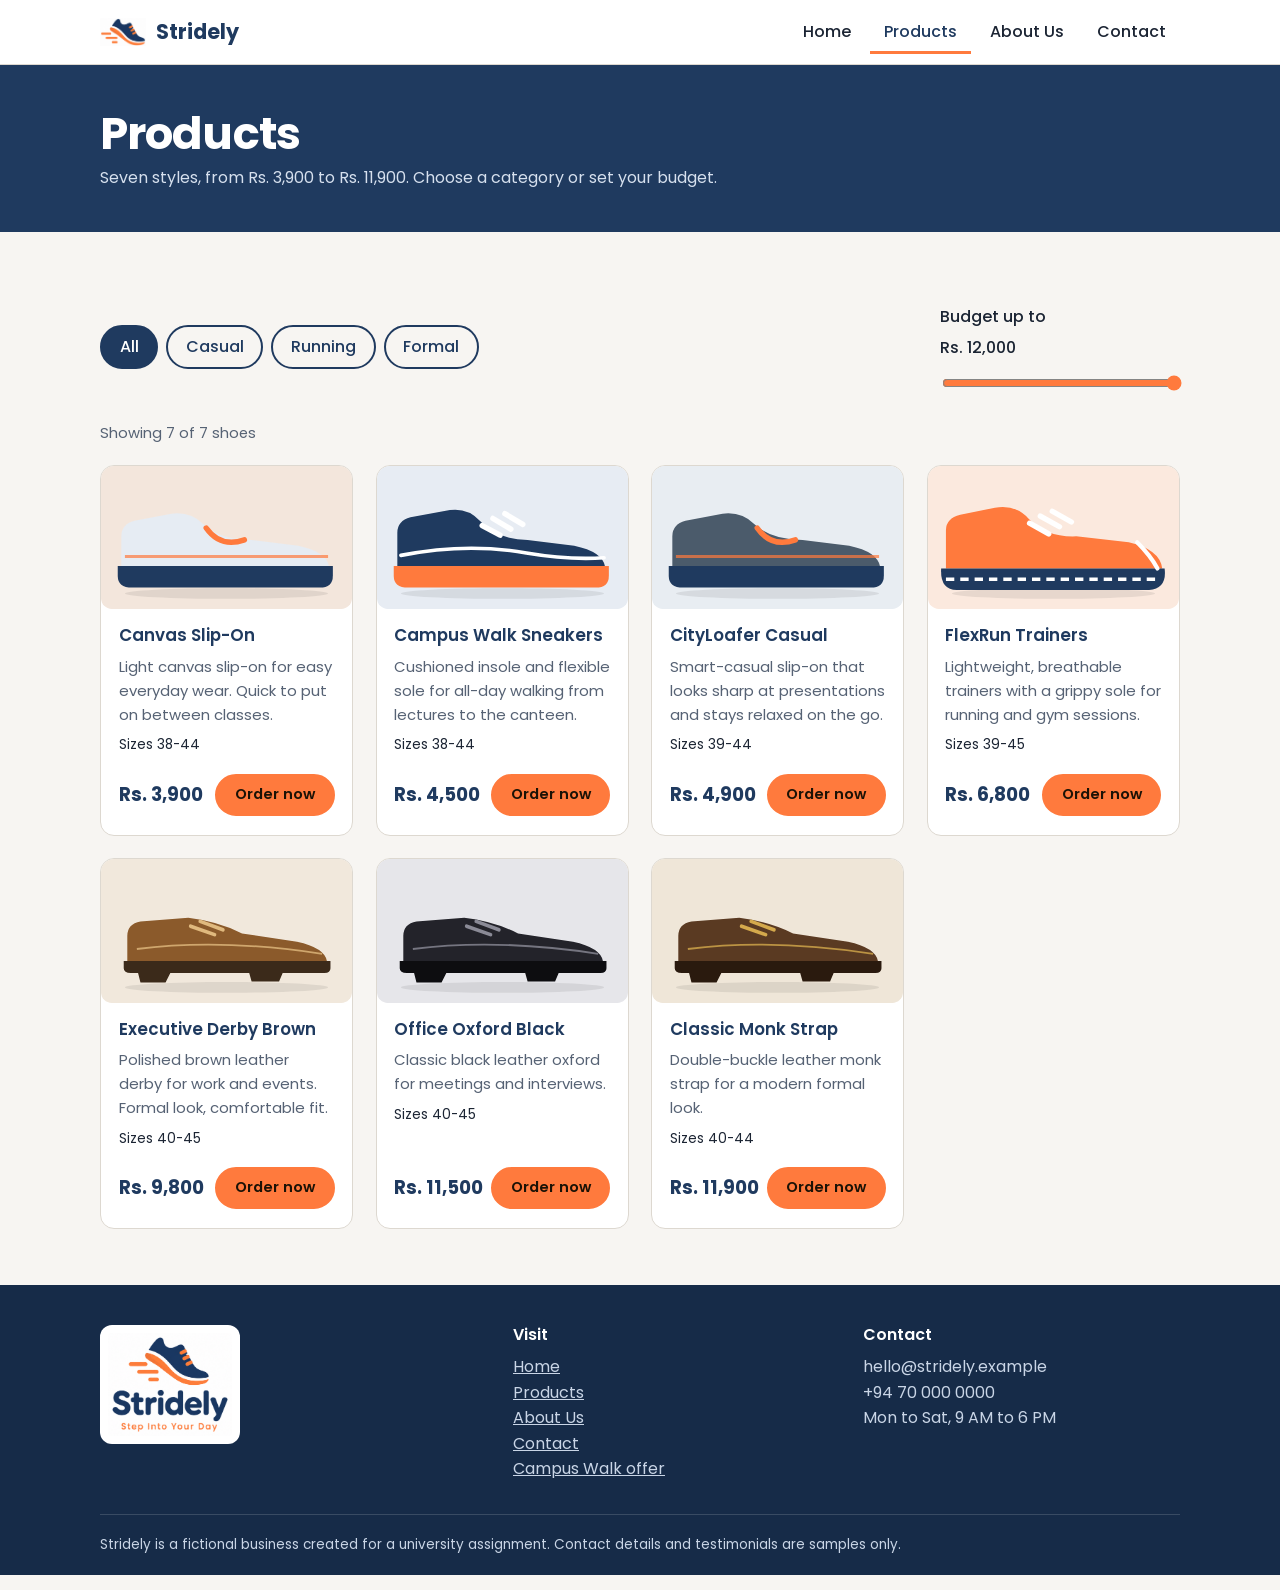
==== products.html @ 0843c72f "Add files via upload" ====
<!DOCTYPE html>
<html lang="en">
<head>
<meta charset="UTF-8">
<meta name="viewport" content="width=device-width, initial-scale=1">
<title>Products | Stridely</title>
<meta name="description" content="Casual, running and formal shoes from Rs. 3,900.">
<link rel="icon" type="image/png" href="images/favicon.png">
<link rel="preconnect" href="https://fonts.googleapis.com">
<link rel="preconnect" href="https://fonts.gstatic.com" crossorigin>
<link href="https://fonts.googleapis.com/css2?family=Poppins:wght@400;500;600;700&display=swap" rel="stylesheet">
<link rel="stylesheet" href="css/style.css">
</head>
<body>
<a class="skip" href="#main">Skip to content</a>
<header class="site-header">
  <div class="wrap bar">
    <a class="brand" href="index.html" aria-label="Stridely home"><img src="images/logo-icon.png" alt="" width="46" height="28"><span>Stridely</span></a>
    <button class="menu-btn" id="menuBtn" aria-expanded="false" aria-controls="nav">Menu</button>
    <nav id="nav" aria-label="Main"><ul><li><a href="index.html">Home</a></li><li><a href="products.html" aria-current="page">Products</a></li><li><a href="about.html">About Us</a></li><li><a href="contact.html">Contact</a></li></ul></nav>
  </div>
</header>
<main id="main">

<section class="page-title"><div class="wrap"><h1>Products</h1><p>Seven styles, from Rs. 3,900 to Rs. 11,900. Choose a category or set your budget.</p></div></section>
<section class="section wrap">
  <div class="filters" role="group" aria-label="Filter products">
    <div class="chips">
      <button class="chip active" data-filter="all">All</button>
      <button class="chip" data-filter="casual">Casual</button>
      <button class="chip" data-filter="running">Running</button>
      <button class="chip" data-filter="formal">Formal</button>
    </div>
    <label class="budget">Budget up to <output id="budgetOut">Rs. 12,000</output>
      <input type="range" id="budget" min="4000" max="12000" step="500" value="12000">
    </label>
  </div>
  <p id="count" class="count" aria-live="polite">Showing 7 of 7 shoes</p>
  <div class="grid" id="grid"><article class="card product" data-cat="casual" data-price="3900">
  <img src="images/canvas-slip-on.svg" alt="Canvas Slip-On shoe illustration" width="420" height="240" loading="lazy">
  <div class="card-body">
    <h3>Canvas Slip-On</h3>
    <p>Light canvas slip-on for easy everyday wear. Quick to put on between classes.</p>
    <p class="meta">Sizes 38-44</p>
    <div class="buy"><strong class="price">Rs. 3,900</strong><a class="btn btn-small" href="contact.html?product=Canvas%20Slip-On">Order now</a></div>
  </div>
</article><article class="card product" data-cat="casual" data-price="4500">
  <img src="images/campus-walk.svg" alt="Campus Walk Sneakers shoe illustration" width="420" height="240" loading="lazy">
  <div class="card-body">
    <h3>Campus Walk Sneakers</h3>
    <p>Cushioned insole and flexible sole for all-day walking from lectures to the canteen.</p>
    <p class="meta">Sizes 38-44</p>
    <div class="buy"><strong class="price">Rs. 4,500</strong><a class="btn btn-small" href="contact.html?product=Campus%20Walk%20Sneakers">Order now</a></div>
  </div>
</article><article class="card product" data-cat="casual" data-price="4900">
  <img src="images/cityloafer.svg" alt="CityLoafer Casual shoe illustration" width="420" height="240" loading="lazy">
  <div class="card-body">
    <h3>CityLoafer Casual</h3>
    <p>Smart-casual slip-on that looks sharp at presentations and stays relaxed on the go.</p>
    <p class="meta">Sizes 39-44</p>
    <div class="buy"><strong class="price">Rs. 4,900</strong><a class="btn btn-small" href="contact.html?product=CityLoafer%20Casual">Order now</a></div>
  </div>
</article><article class="card product" data-cat="running" data-price="6800">
  <img src="images/flexrun.svg" alt="FlexRun Trainers shoe illustration" width="420" height="240" loading="lazy">
  <div class="card-body">
    <h3>FlexRun Trainers</h3>
    <p>Lightweight, breathable trainers with a grippy sole for running and gym sessions.</p>
    <p class="meta">Sizes 39-45</p>
    <div class="buy"><strong class="price">Rs. 6,800</strong><a class="btn btn-small" href="contact.html?product=FlexRun%20Trainers">Order now</a></div>
  </div>
</article><article class="card product" data-cat="formal" data-price="9800">
  <img src="images/executive-derby.svg" alt="Executive Derby Brown shoe illustration" width="420" height="240" loading="lazy">
  <div class="card-body">
    <h3>Executive Derby Brown</h3>
    <p>Polished brown leather derby for work and events. Formal look, comfortable fit.</p>
    <p class="meta">Sizes 40-45</p>
    <div class="buy"><strong class="price">Rs. 9,800</strong><a class="btn btn-small" href="contact.html?product=Executive%20Derby%20Brown">Order now</a></div>
  </div>
</article><article class="card product" data-cat="formal" data-price="11500">
  <img src="images/office-oxford.svg" alt="Office Oxford Black shoe illustration" width="420" height="240" loading="lazy">
  <div class="card-body">
    <h3>Office Oxford Black</h3>
    <p>Classic black leather oxford for meetings and interviews.</p>
    <p class="meta">Sizes 40-45</p>
    <div class="buy"><strong class="price">Rs. 11,500</strong><a class="btn btn-small" href="contact.html?product=Office%20Oxford%20Black">Order now</a></div>
  </div>
</article><article class="card product" data-cat="formal" data-price="11900">
  <img src="images/monk-strap.svg" alt="Classic Monk Strap shoe illustration" width="420" height="240" loading="lazy">
  <div class="card-body">
    <h3>Classic Monk Strap</h3>
    <p>Double-buckle leather monk strap for a modern formal look.</p>
    <p class="meta">Sizes 40-44</p>
    <div class="buy"><strong class="price">Rs. 11,900</strong><a class="btn btn-small" href="contact.html?product=Classic%20Monk%20Strap">Order now</a></div>
  </div>
</article></div>
  <p id="empty" class="empty" hidden>No shoes match this budget and category. Raise your budget or choose All.</p>
</section>
</main>
<footer class="site-footer">
  <div class="wrap foot">
    <div>
      <img src="images/logo.png" alt="Stridely, Step Into Your Day" class="foot-logo" width="140" height="116">
    </div>
    <div>
      <h3>Visit</h3>
      <ul><li><a href="index.html">Home</a></li><li><a href="products.html">Products</a></li><li><a href="about.html">About Us</a></li><li><a href="contact.html">Contact</a></li><li><a href="landing.html">Campus Walk offer</a></li></ul>
    </div>
    <div>
      <h3>Contact</h3>
      <p>hello@stridely.example<br>+94 70 000 0000<br>Mon to Sat, 9 AM to 6 PM</p>
    </div>
  </div>
  <p class="wrap fine">Stridely is a fictional business created for a university assignment. Contact details and testimonials are samples only.</p>
</footer>
<script src="js/script.js"></script>
</body>
</html>
---- css/style.css ----
:root{
  --navy:#1F3A5F; --navy-d:#162B48; --orange:#FF7A3D; --orange-d:#C94F13;
  --paper:#F7F5F2; --ink:#1B2433; --muted:#566274; --line:#DDD8D0; --white:#fff;
  --r:14px;
}
*{box-sizing:border-box}
html{scroll-behavior:smooth}
body{margin:0;font-family:"Poppins",system-ui,-apple-system,"Segoe UI",Roboto,Arial,sans-serif;color:var(--ink);background:var(--paper);line-height:1.6;font-size:16px}
img{max-width:100%;height:auto;display:block}
a{color:var(--navy)}
h1,h2,h3{line-height:1.2;margin:0 0 .6rem;color:var(--navy)}
h1{font-size:clamp(2.2rem,6vw,3.6rem);font-weight:700;letter-spacing:-.02em}
h2{font-size:clamp(1.4rem,3.2vw,1.9rem);font-weight:600}
h3{font-size:1.05rem;font-weight:600}
p{margin:0 0 .9rem}
.wrap{width:min(1080px,100% - 2.5rem);margin-inline:auto}
:focus-visible{outline:3px solid var(--orange);outline-offset:3px;border-radius:4px}
.skip{position:absolute;left:-999px;top:0;background:var(--navy);color:#fff;padding:.6rem 1rem;z-index:100}
.skip:focus{left:0}

/* header */
.site-header{background:var(--white);border-bottom:1px solid var(--line);position:sticky;top:0;z-index:50}
.bar{display:flex;align-items:center;justify-content:space-between;min-height:64px;gap:1rem}
.brand{display:flex;align-items:center;gap:.6rem;text-decoration:none;font-weight:700;font-size:1.3rem;color:var(--navy)}
.brand img{width:46px;height:auto}
nav ul{display:flex;gap:.25rem;list-style:none;margin:0;padding:0}
nav a{display:block;padding:.55rem .9rem;text-decoration:none;color:var(--ink);font-weight:500;border-radius:8px}
nav a:hover{background:var(--paper)}
nav a[aria-current="page"]{color:var(--navy);box-shadow:inset 0 -3px 0 var(--orange);border-radius:0}
.menu-btn{display:none;min-height:44px;padding:0 1rem;border:2px solid var(--navy);background:transparent;color:var(--navy);font:inherit;font-weight:600;border-radius:10px;cursor:pointer}

/* buttons */
.btn{display:inline-block;background:var(--orange);color:#1B1206;font:inherit;font-weight:600;text-decoration:none;padding:.8rem 1.5rem;border:2px solid var(--orange);border-radius:999px;cursor:pointer;min-height:44px;transition:background .15s,transform .15s}
.btn:hover{background:#FF9560;border-color:#FF9560}
.btn:active{transform:scale(.97)}
.btn-ghost{background:transparent;color:#fff;border-color:#fff}
.btn-ghost:hover{background:rgba(255,255,255,.14);border-color:#fff}
.btn-small{padding:.45rem 1.1rem;font-size:.92rem;min-height:40px}

/* hero (the one memorable moment: the shoe strides in) */
.hero,.land-hero{background:var(--navy);color:#fff;overflow:hidden}
.hero h1,.land-hero h1{color:#fff}
.hero-grid{display:grid;grid-template-columns:1.1fr .9fr;align-items:center;gap:2rem;padding-block:4.5rem}
.lead{font-size:1.15rem;max-width:34ch;color:#E3EAF3}
.actions{display:flex;flex-wrap:wrap;gap:.8rem;margin:1.5rem 0 1rem}
.hero-note{color:#B9C7DA;font-size:.95rem;margin:0}
.hero-art{position:relative}
.hero-art img{position:relative;width:100%;border-radius:18px;animation:stride .9s cubic-bezier(.2,.8,.2,1) both}
.streak{position:absolute;height:9px;border-radius:9px;background:var(--orange);left:-4%;animation:streak .9s .1s ease-out both}
.s1{top:30%;width:22%}.s2{top:46%;width:30%;left:-9%}.s3{top:62%;width:16%}
@keyframes stride{from{transform:translateX(70px);opacity:0}to{transform:none;opacity:1}}
@keyframes streak{from{transform:translateX(120px);opacity:0}to{transform:none;opacity:1}}

/* sections */
.section{padding-block:3.5rem}
.section.tint{background:#EFEBE5;padding-inline:0}
.head-row{display:flex;justify-content:space-between;align-items:baseline;gap:1rem;flex-wrap:wrap}
.textlink{font-weight:600}
.page-title{background:var(--navy);color:#fff;padding-block:2.6rem}
.page-title h1{color:#fff;font-size:clamp(2rem,5vw,2.8rem);margin-bottom:.3rem}
.page-title p{color:#D6E0EE;margin:0}
.trio{display:grid;grid-template-columns:repeat(3,1fr);gap:2rem;margin-top:1.4rem}
.trio>div{border-top:4px solid var(--orange);padding-top:.9rem}
.trio p{color:var(--muted)}
.quotes blockquote,.single{margin:0}
blockquote{border-left:4px solid var(--orange);padding:.2rem 0 .2rem 1rem;font-size:1.05rem}
blockquote cite{display:block;font-style:normal;color:var(--muted);font-size:.9rem;margin-top:.4rem}
.single{margin-top:2rem;max-width:44ch}
.sample-note{color:var(--muted);font-size:.92rem}

/* products */
.grid{display:grid;grid-template-columns:repeat(auto-fill,minmax(250px,1fr));gap:1.4rem;margin-top:1.2rem}
.card{background:var(--white);border:1px solid var(--line);border-radius:var(--r);overflow:hidden;display:flex;flex-direction:column}
.card img{width:100%}
.card-body{padding:1rem 1.1rem 1.2rem;display:flex;flex-direction:column;flex:1}
.card-body p{color:var(--muted);font-size:.93rem;margin-bottom:.5rem}
.card-body .meta{font-size:.85rem;color:var(--ink)}
.buy{display:flex;align-items:center;justify-content:space-between;margin-top:auto;padding-top:.6rem}
.price{font-size:1.15rem;color:var(--navy)}
.filters{display:flex;flex-wrap:wrap;gap:1rem 2rem;align-items:center;justify-content:space-between}
.chips{display:flex;flex-wrap:wrap;gap:.5rem}
.chip{min-height:44px;padding:0 1.1rem;border:2px solid var(--navy);background:transparent;color:var(--navy);font:inherit;font-weight:500;border-radius:999px;cursor:pointer}
.chip.active{background:var(--navy);color:#fff}
.budget{display:flex;flex-direction:column;gap:.3rem;font-weight:500;min-width:240px}
.budget input{accent-color:var(--orange);width:100%;min-height:32px}
.count{color:var(--muted);margin:1rem 0 0;font-size:.92rem}
.empty{background:#FFF1E8;border:1px solid #F5C9AE;padding:1rem;border-radius:10px;margin-top:1rem}

/* about + contact */
.about{display:grid;grid-template-columns:1.3fr .7fr;gap:3rem;align-items:center}
.about h2{margin-top:1.4rem}.about h2:first-child{margin-top:0}
.ticks{padding-left:1.1rem}.ticks li{margin-bottom:.3rem}
.contact{display:grid;grid-template-columns:1.2fr .8fr;gap:3rem;align-items:start}
form{background:var(--white);border:1px solid var(--line);border-radius:var(--r);padding:1.5rem}
label{display:block;font-weight:500;margin:1rem 0 .3rem}
select,textarea{width:100%;font:inherit;padding:.7rem .8rem;border:2px solid #B9B2A7;border-radius:10px;background:#fff;color:var(--ink);min-height:44px}
select:focus,textarea:focus{border-color:var(--navy);outline:none;box-shadow:0 0 0 3px rgba(255,122,61,.35)}
form .btn{margin-top:1.2rem}
.demo-note{background:#EEF3F9;border-radius:8px;padding:.5rem .8rem;font-size:.9rem;color:var(--navy)}
.form-msg{margin:1rem 0 0;font-weight:500}
.form-msg.error{color:#B3261E}.form-msg.ok{color:#1B6B3A;background:#E7F5EC;padding:.8rem 1rem;border-radius:10px}
details{border-bottom:1px solid var(--line);padding:.7rem 0}
summary{cursor:pointer;font-weight:600;color:var(--navy);min-height:32px}
details p{margin:.5rem 0 0;color:var(--muted)}

/* cta band + landing extras */
.cta-band{background:var(--orange);padding-block:3rem}
.cta-band h2{color:#1B1206}.cta-band p{color:#2B1D0E}
.cta-band .btn{background:var(--navy);border-color:var(--navy);color:#fff}
.cta-band .btn:hover{background:var(--navy-d);border-color:var(--navy-d)}
.variants code{background:#fff;padding:.1rem .4rem;border-radius:6px;font-size:.9rem}
.vinfo{margin-top:1rem;font-weight:500}

/* footer */
.site-footer{background:var(--navy-d);color:#C9D5E6;padding-top:2.5rem;margin-top:0}
.foot{display:grid;grid-template-columns:1.2fr 1fr 1fr;gap:2rem}
.foot-logo{background:#fff;border-radius:12px;padding:.5rem;width:140px;height:auto}
.site-footer h3{color:#fff;font-size:1rem}
.site-footer ul{list-style:none;padding:0;margin:0}
.site-footer a{color:#C9D5E6}.site-footer a:hover{color:#fff}
.fine{font-size:.85rem;border-top:1px solid rgba(255,255,255,.15);margin-top:2rem;padding-block:1.2rem}

/* mobile */
@media (max-width:820px){
  .menu-btn{display:inline-block}
  nav{display:none;position:absolute;left:0;right:0;top:100%;background:#fff;border-bottom:1px solid var(--line);padding:.5rem 1.25rem 1rem}
  nav.open{display:block}
  nav ul{flex-direction:column}
  nav a{padding:.8rem .5rem}
  nav a[aria-current="page"]{box-shadow:inset 4px 0 0 var(--orange);padding-left:1rem}
  .hero-grid,.about,.contact{grid-template-columns:1fr}
  .hero-grid{padding-block:2.8rem;gap:1.5rem}
  .trio{grid-template-columns:1fr;gap:1.4rem}
  .foot{grid-template-columns:1fr}
  .about img{max-width:280px}
}
@media (prefers-reduced-motion:reduce){
  .hero-art img,.streak{animation:none}
  html{scroll-behavior:auto}
}
.hero-art img{background:#fff;padding:2rem 1.6rem}
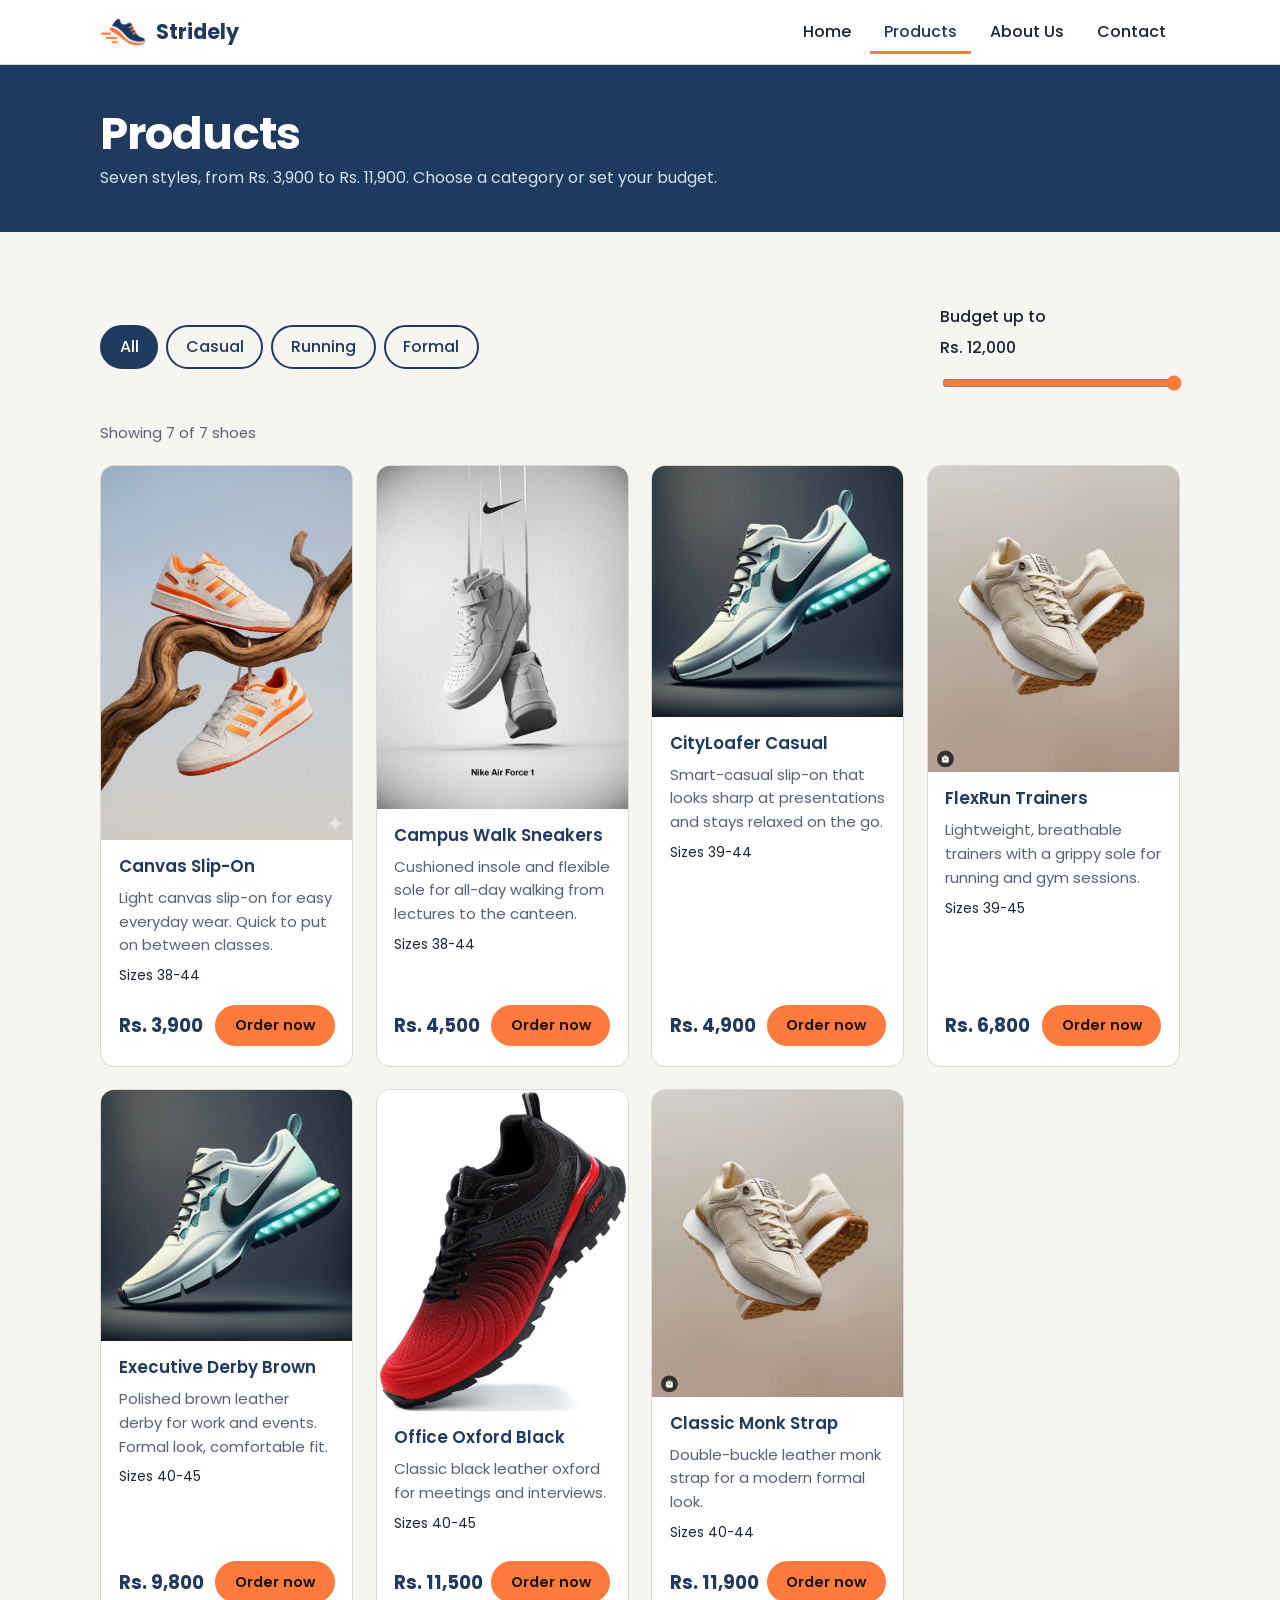
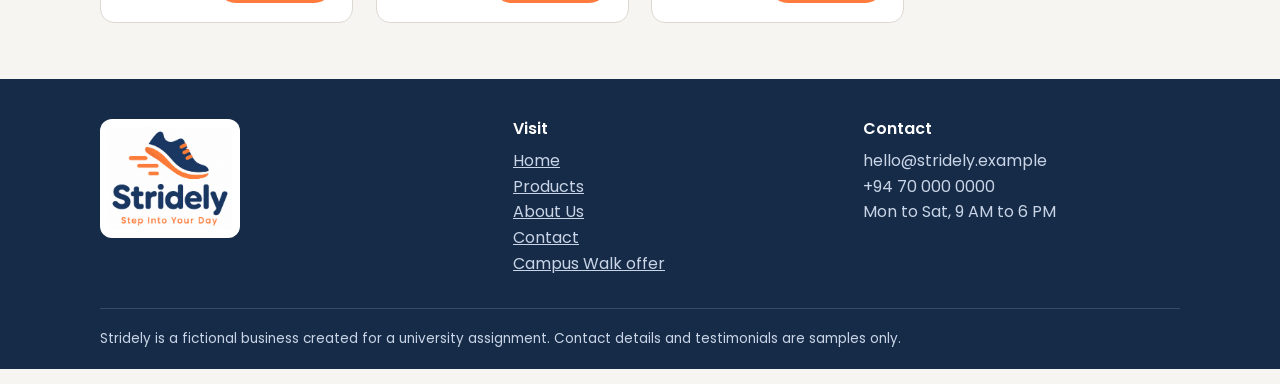
==== commit 4cc34e6b: "Update products.html" ====
--- a/products.html
+++ b/products.html
@@ -37,7 +37,7 @@
   </div>
   <p id="count" class="count" aria-live="polite">Showing 7 of 7 shoes</p>
   <div class="grid" id="grid"><article class="card product" data-cat="casual" data-price="3900">
-  <img src="images/canvas-slip-on.svg" alt="Canvas Slip-On shoe illustration" width="420" height="240" loading="lazy">
+  <img src="images/1.jpeg" alt="Canvas Slip-On shoe illustration" width="420" height="240" loading="lazy">
   <div class="card-body">
     <h3>Canvas Slip-On</h3>
     <p>Light canvas slip-on for easy everyday wear. Quick to put on between classes.</p>
@@ -45,7 +45,7 @@
     <div class="buy"><strong class="price">Rs. 3,900</strong><a class="btn btn-small" href="contact.html?product=Canvas%20Slip-On">Order now</a></div>
   </div>
 </article><article class="card product" data-cat="casual" data-price="4500">
-  <img src="images/campus-walk.svg" alt="Campus Walk Sneakers shoe illustration" width="420" height="240" loading="lazy">
+  <img src="images/2.jpeg" alt="Campus Walk Sneakers shoe illustration" width="420" height="240" loading="lazy">
   <div class="card-body">
     <h3>Campus Walk Sneakers</h3>
     <p>Cushioned insole and flexible sole for all-day walking from lectures to the canteen.</p>
@@ -53,7 +53,7 @@
     <div class="buy"><strong class="price">Rs. 4,500</strong><a class="btn btn-small" href="contact.html?product=Campus%20Walk%20Sneakers">Order now</a></div>
   </div>
 </article><article class="card product" data-cat="casual" data-price="4900">
-  <img src="images/cityloafer.svg" alt="CityLoafer Casual shoe illustration" width="420" height="240" loading="lazy">
+  <img src="images/3.jpeg" alt="CityLoafer Casual shoe illustration" width="420" height="240" loading="lazy">
   <div class="card-body">
     <h3>CityLoafer Casual</h3>
     <p>Smart-casual slip-on that looks sharp at presentations and stays relaxed on the go.</p>
@@ -61,7 +61,7 @@
     <div class="buy"><strong class="price">Rs. 4,900</strong><a class="btn btn-small" href="contact.html?product=CityLoafer%20Casual">Order now</a></div>
   </div>
 </article><article class="card product" data-cat="running" data-price="6800">
-  <img src="images/flexrun.svg" alt="FlexRun Trainers shoe illustration" width="420" height="240" loading="lazy">
+  <img src="images/4.jpeg" alt="FlexRun Trainers shoe illustration" width="420" height="240" loading="lazy">
   <div class="card-body">
     <h3>FlexRun Trainers</h3>
     <p>Lightweight, breathable trainers with a grippy sole for running and gym sessions.</p>
@@ -69,7 +69,7 @@
     <div class="buy"><strong class="price">Rs. 6,800</strong><a class="btn btn-small" href="contact.html?product=FlexRun%20Trainers">Order now</a></div>
   </div>
 </article><article class="card product" data-cat="formal" data-price="9800">
-  <img src="images/executive-derby.svg" alt="Executive Derby Brown shoe illustration" width="420" height="240" loading="lazy">
+  <img src="images/8.jpeg" alt="Executive Derby Brown shoe illustration" width="420" height="240" loading="lazy">
   <div class="card-body">
     <h3>Executive Derby Brown</h3>
     <p>Polished brown leather derby for work and events. Formal look, comfortable fit.</p>
@@ -77,7 +77,7 @@
     <div class="buy"><strong class="price">Rs. 9,800</strong><a class="btn btn-small" href="contact.html?product=Executive%20Derby%20Brown">Order now</a></div>
   </div>
 </article><article class="card product" data-cat="formal" data-price="11500">
-  <img src="images/office-oxford.svg" alt="Office Oxford Black shoe illustration" width="420" height="240" loading="lazy">
+  <img src="images/6.jpeg" alt="Office Oxford Black shoe illustration" width="420" height="240" loading="lazy">
   <div class="card-body">
     <h3>Office Oxford Black</h3>
     <p>Classic black leather oxford for meetings and interviews.</p>
@@ -85,7 +85,7 @@
     <div class="buy"><strong class="price">Rs. 11,500</strong><a class="btn btn-small" href="contact.html?product=Office%20Oxford%20Black">Order now</a></div>
   </div>
 </article><article class="card product" data-cat="formal" data-price="11900">
-  <img src="images/monk-strap.svg" alt="Classic Monk Strap shoe illustration" width="420" height="240" loading="lazy">
+  <img src="images/7.jpeg" alt="Classic Monk Strap shoe illustration" width="420" height="240" loading="lazy">
   <div class="card-body">
     <h3>Classic Monk Strap</h3>
     <p>Double-buckle leather monk strap for a modern formal look.</p>
@@ -114,4 +114,4 @@
 </footer>
 <script src="js/script.js"></script>
 </body>
-</html>+</html>
